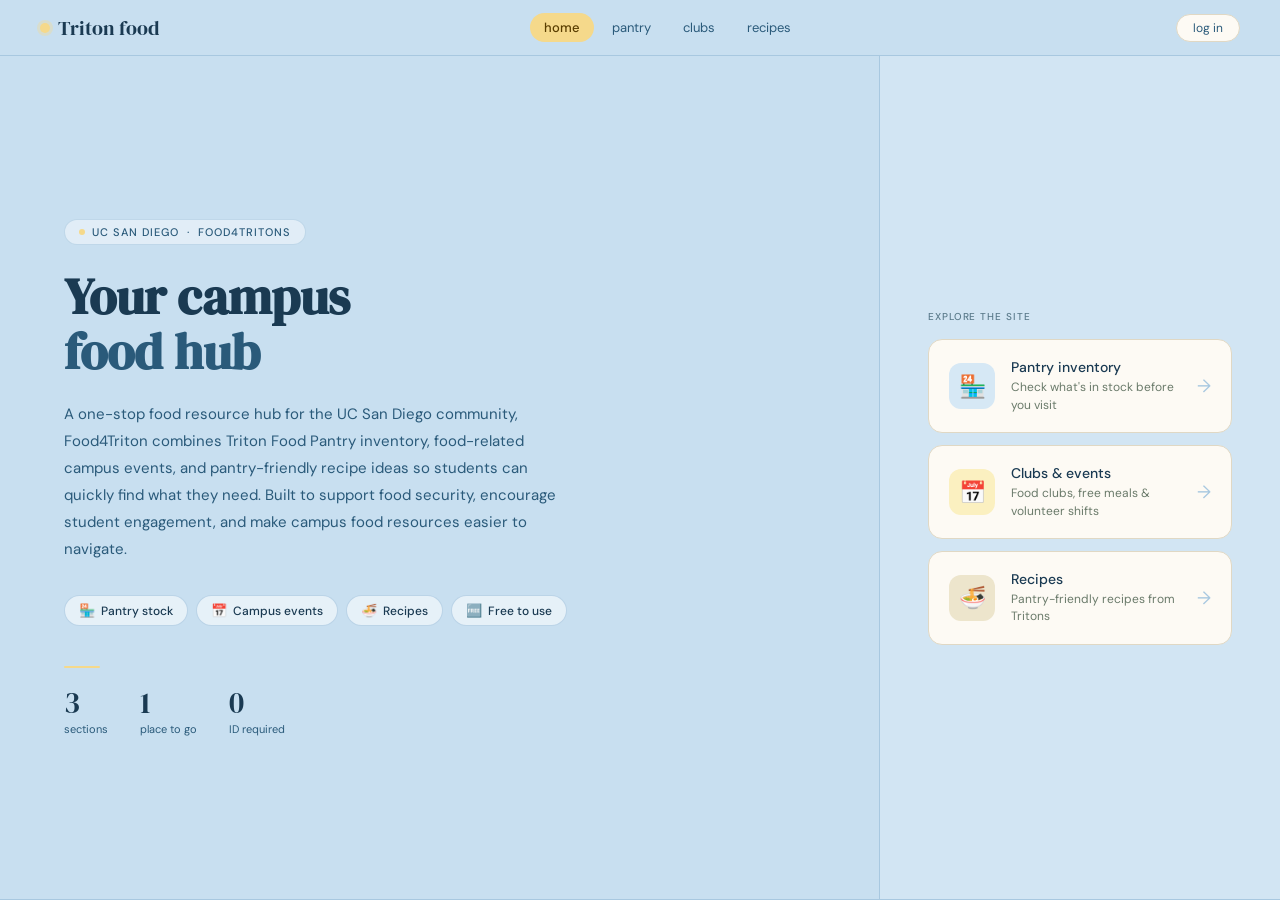
==== index.html @ 4c39d31a "Update index.html" ====
<!DOCTYPE html>
<html lang="en">
<head>
<meta charset="UTF-8" />
<meta name="viewport" content="width=device-width, initial-scale=1.0" />
<title>Triton Food — Home</title>
<link href="https://fonts.googleapis.com/css2?family=DM+Serif+Display&family=DM+Sans:wght@300;400;500&display=swap" rel="stylesheet" />
<style>
  *, *::before, *::after { box-sizing: border-box; margin: 0; padding: 0; }

  :root {
    --blue:      #C8DFF0;
    --blue-mid:  #A8C8E0;
    --blue-dark: #2a5a7a;
    --blue-deep: #1a3a52;
    --yellow:    #F5D98B;
    --yellow-dk: #5a3e00;
    --beige:     #F5F0E8;
    --beige-md:  #EDE5CC;
    --card-bg:   #FDFAF4;
    --border:    #E0D8C4;
    --muted:     #6a7a6a;
    --radius:    14px;
    --font-display: 'DM Serif Display', serif;
    --font-body:    'DM Sans', sans-serif;
  }

  body {
    font-family: var(--font-body);
    background: var(--beige);
    color: var(--blue-deep);
    min-height: 100vh;
  }

  /* NAV */
  nav {
    background: var(--blue);
    border-bottom: 1px solid var(--blue-mid);
    padding: 0 40px;
    height: 56px;
    display: flex;
    align-items: center;
    justify-content: space-between;
    position: sticky;
    top: 0;
    z-index: 100;
  }
  .nav-logo {
    font-family: var(--font-display);
    font-size: 20px;
    color: var(--blue-deep);
    display: flex;
    align-items: center;
    gap: 8px;
    text-decoration: none;
  }
  .logo-dot {
    width: 10px; height: 10px;
    border-radius: 50%;
    background: var(--yellow);
    box-shadow: 0 0 0 3px rgba(245,217,139,0.35);
  }
  .nav-links { display: flex; gap: 4px; }
  .nav-links a {
    font-size: 13px; color: var(--blue-dark);
    padding: 6px 14px; border-radius: 999px;
    text-decoration: none; transition: background 0.15s;
  }
  .nav-links a:hover { background: rgba(255,255,255,0.4); }
  .nav-links a.active { background: var(--yellow); color: var(--yellow-dk); font-weight: 500; }
  .nav-login {
    font-size: 12px; color: var(--blue-dark); background: var(--card-bg);
    border: 1px solid var(--border); padding: 5px 16px; border-radius: 999px;
    text-decoration: none; transition: border-color 0.15s;
  }
  .nav-login:hover { border-color: var(--blue-mid); }

  /* HERO SPLIT */
  .hero {
    background: var(--blue);
    border-bottom: 1px solid var(--blue-mid);
    min-height: calc(100vh - 56px);
    display: flex;
    align-items: stretch;
  }

  .hero-left {
    flex: 1;
    padding: 64px 52px 64px 64px;
    display: flex;
    flex-direction: column;
    justify-content: center;
    border-right: 1px solid var(--blue-mid);
  }

  .hero-right {
    width: 400px;
    flex-shrink: 0;
    padding: 64px 48px;
    display: flex;
    flex-direction: column;
    justify-content: center;
    background: rgba(255,255,255,0.18);
  }

  /* EYEBROW */
  .eyebrow {
    display: inline-flex;
    align-items: center;
    gap: 7px;
    font-size: 11px;
    font-weight: 500;
    letter-spacing: 0.09em;
    text-transform: uppercase;
    color: var(--blue-dark);
    background: rgba(255,255,255,0.45);
    border: 1px solid rgba(168,200,224,0.6);
    padding: 5px 14px;
    border-radius: 999px;
    margin-bottom: 24px;
    width: fit-content;
  }
  .eyebrow-dot { width: 6px; height: 6px; border-radius: 50%; background: var(--yellow); flex-shrink: 0; }

  /* HEADING */
  h1 {
    font-family: var(--font-display);
    font-size: 50px;
    color: var(--blue-deep);
    line-height: 1.1;
    margin-bottom: 22px;
  }
  h1 span {
    color: var(--blue-dark);
  }

  /* INTRO */
  .intro {
    font-size: 15px;
    color: var(--blue-dark);
    line-height: 1.8;
    max-width: 500px;
    margin-bottom: 32px;
  }

  /* FEATURE PILLS */
  .pills {
    display: flex;
    gap: 8px;
    flex-wrap: wrap;
    margin-bottom: 40px;
  }
  .pill {
    display: flex; align-items: center; gap: 6px;
    font-size: 12px; font-weight: 500;
    background: rgba(255,255,255,0.55);
    border: 1px solid rgba(168,200,224,0.7);
    color: var(--blue-deep);
    padding: 6px 14px;
    border-radius: 999px;
  }
  .pill-icon { font-size: 13px; }

  /* DIVIDER + STATS */
  .divider {
    width: 36px; height: 2px;
    background: var(--yellow);
    border-radius: 2px;
    margin-bottom: 20px;
  }
  .stats { display: flex; gap: 32px; }
  .stat-num {
    font-family: var(--font-display);
    font-size: 30px;
    color: var(--blue-deep);
    line-height: 1;
    margin-bottom: 4px;
  }
  .stat-label { font-size: 11px; color: var(--blue-dark); }

  /* RIGHT PANEL */
  .right-label {
    font-size: 10px; font-weight: 500;
    letter-spacing: 0.09em; text-transform: uppercase;
    color: #5a7a8a; margin-bottom: 16px;
  }
  .section-cards { display: flex; flex-direction: column; gap: 12px; }
  .section-card {
    background: var(--card-bg);
    border: 1px solid var(--border);
    border-radius: var(--radius);
    padding: 18px 20px;
    text-decoration: none;
    display: flex;
    align-items: center;
    gap: 16px;
    transition: transform 0.15s, border-color 0.15s;
  }
  .section-card:hover {
    transform: translateX(4px);
    border-color: var(--blue-mid);
  }
  .sc-icon {
    width: 46px; height: 46px;
    border-radius: 12px;
    display: flex; align-items: center; justify-content: center;
    font-size: 22px; flex-shrink: 0;
  }
  .sc-body { flex: 1; }
  .sc-title { font-size: 14px; font-weight: 500; color: var(--blue-deep); margin-bottom: 3px; }
  .sc-desc { font-size: 12px; color: var(--muted); line-height: 1.45; }
  .sc-arrow { font-size: 18px; color: var(--blue-mid); flex-shrink: 0; }

  /* ANIMATIONS */
  @keyframes fadeUp {
    from { opacity: 0; transform: translateY(18px); }
    to   { opacity: 1; transform: translateY(0); }
  }
  .hero-left  { animation: fadeUp 0.45s ease both; }
  .hero-right { animation: fadeUp 0.45s 0.1s ease both; }
</style>
</head>
<body>

<nav>
  <a class="nav-logo" href="index.html">
    <div class="logo-dot"></div>
    Triton food
  </a>
  <div class="nav-links">
    <a href="index.html" class="active">home</a>
    <a href="pantry.html">pantry</a>
    <a href="clubs.html">clubs</a>
    <a href="recipes.html">recipes</a>
  </div>
  <a class="nav-login" href="#">log in</a>
</nav>

<section class="hero">

  <div class="hero-left">
    <div class="eyebrow">
      <div class="eyebrow-dot"></div>
      UC San Diego &nbsp;·&nbsp; Food4Tritons
    </div>

    <h1>Your campus<br><span>food hub</span></h1>

    <p class="intro">
      A one-stop food resource hub for the UC San Diego community, Food4Triton combines Triton Food Pantry inventory, food-related campus events, and pantry-friendly recipe ideas so students can quickly find what they need. Built to support food security, encourage student engagement, and make campus food resources easier to navigate.
    </p>

    <div class="pills">
      <div class="pill"><span class="pill-icon">🏪</span> Pantry stock</div>
      <div class="pill"><span class="pill-icon">📅</span> Campus events</div>
      <div class="pill"><span class="pill-icon">🍜</span> Recipes</div>
      <div class="pill"><span class="pill-icon">🆓</span> Free to use</div>
    </div>

    <div class="divider"></div>
    <div class="stats">
      <div>
        <div class="stat-num">3</div>
        <div class="stat-label">sections</div>
      </div>
      <div>
        <div class="stat-num">1</div>
        <div class="stat-label">place to go</div>
      </div>
      <div>
        <div class="stat-num">0</div>
        <div class="stat-label">ID required</div>
      </div>
    </div>
  </div>

  <div class="hero-right">
    <div class="right-label">Explore the site</div>
    <div class="section-cards">

      <a class="section-card" href="pantry.html">
        <div class="sc-icon" style="background:#D6E8F5;">🏪</div>
        <div class="sc-body">
          <div class="sc-title">Pantry inventory</div>
          <div class="sc-desc">Check what's in stock before you visit</div>
        </div>
        <div class="sc-arrow">→</div>
      </a>

      <a class="section-card" href="clubs.html">
        <div class="sc-icon" style="background:#FBF0C0;">📅</div>
        <div class="sc-body">
          <div class="sc-title">Clubs &amp; events</div>
          <div class="sc-desc">Food clubs, free meals &amp; volunteer shifts</div>
        </div>
        <div class="sc-arrow">→</div>
      </a>

      <a class="section-card" href="recipes.html">
        <div class="sc-icon" style="background:#EDE5CC;">🍜</div>
        <div class="sc-body">
          <div class="sc-title">Recipes</div>
          <div class="sc-desc">Pantry-friendly recipes from Tritons</div>
        </div>
        <div class="sc-arrow">→</div>
      </a>

    </div>
  </div>

</section>

</body>
</html>
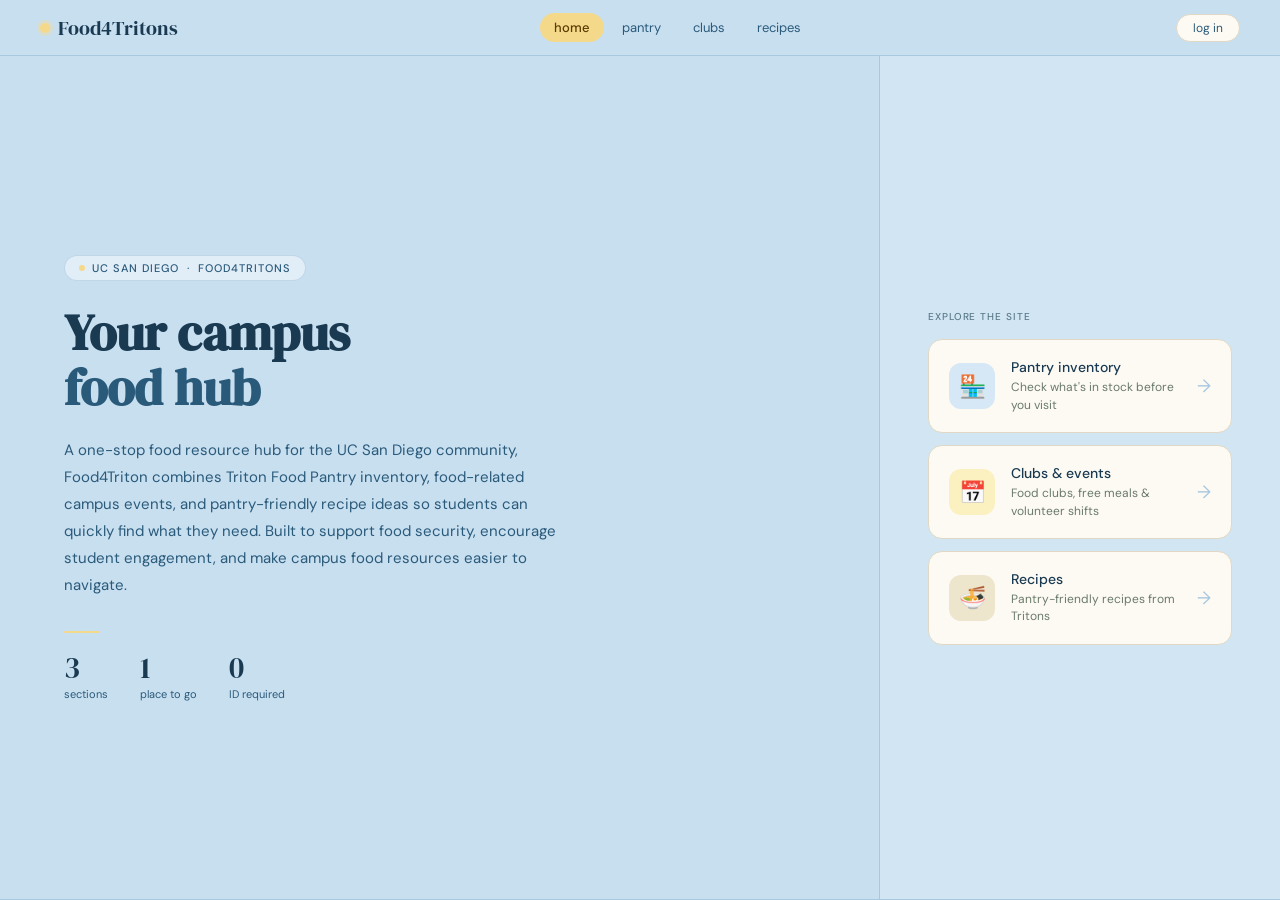
==== commit a8f1cf36: "Update index.html" ====
--- a/index.html
+++ b/index.html
@@ -225,7 +225,7 @@
 <nav>
   <a class="nav-logo" href="index.html">
     <div class="logo-dot"></div>
-    Triton food
+    Food4Tritons
   </a>
   <div class="nav-links">
     <a href="index.html" class="active">home</a>
@@ -250,12 +250,7 @@
       A one-stop food resource hub for the UC San Diego community, Food4Triton combines Triton Food Pantry inventory, food-related campus events, and pantry-friendly recipe ideas so students can quickly find what they need. Built to support food security, encourage student engagement, and make campus food resources easier to navigate.
     </p>
 
-    <div class="pills">
-      <div class="pill"><span class="pill-icon">🏪</span> Pantry stock</div>
-      <div class="pill"><span class="pill-icon">📅</span> Campus events</div>
-      <div class="pill"><span class="pill-icon">🍜</span> Recipes</div>
-      <div class="pill"><span class="pill-icon">🆓</span> Free to use</div>
-    </div>
+    
 
     <div class="divider"></div>
     <div class="stats">
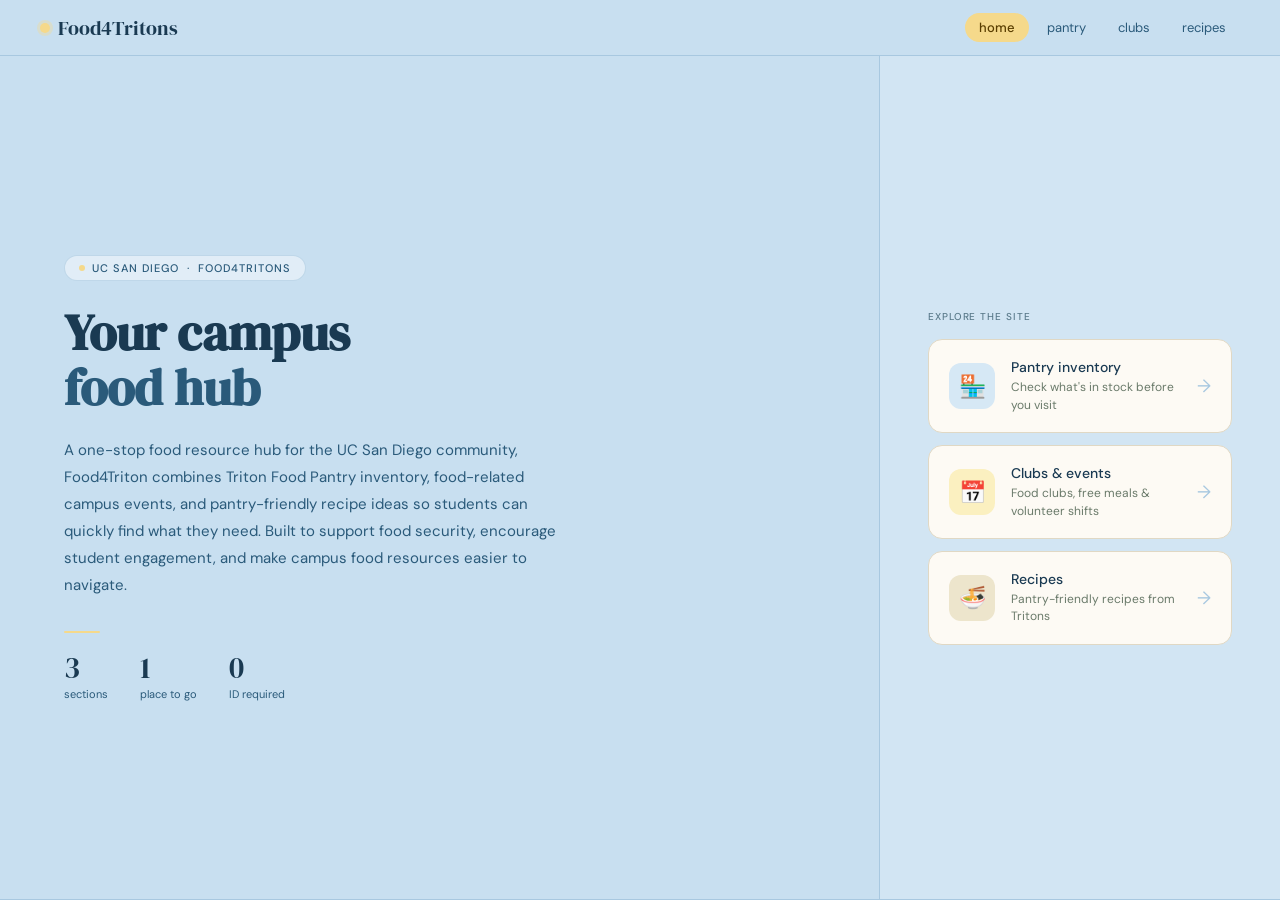
==== commit d74a948b: "cleanup" ====
--- a/index.html
+++ b/index.html
@@ -233,7 +233,7 @@
     <a href="clubs.html">clubs</a>
     <a href="recipes.html">recipes</a>
   </div>
-  <a class="nav-login" href="#">log in</a>
+  
 </nav>
 
 <section class="hero">
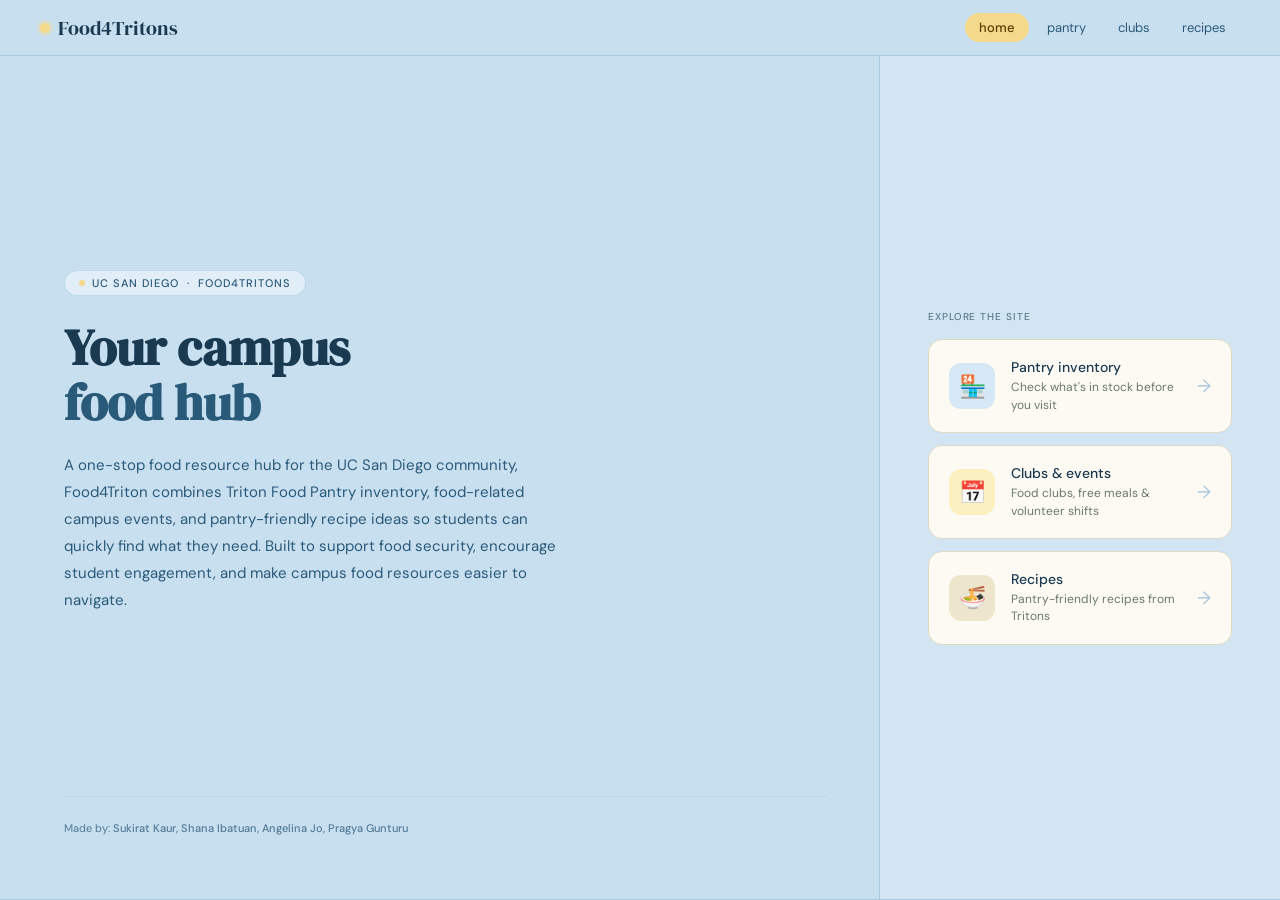
==== commit 3514b99c: "Update index.html" ====
--- a/index.html
+++ b/index.html
@@ -68,12 +68,6 @@
   }
   .nav-links a:hover { background: rgba(255,255,255,0.4); }
   .nav-links a.active { background: var(--yellow); color: var(--yellow-dk); font-weight: 500; }
-  .nav-login {
-    font-size: 12px; color: var(--blue-dark); background: var(--card-bg);
-    border: 1px solid var(--border); padding: 5px 16px; border-radius: 999px;
-    text-decoration: none; transition: border-color 0.15s;
-  }
-  .nav-login:hover { border-color: var(--blue-mid); }
 
   /* HERO SPLIT */
   .hero {
@@ -89,8 +83,15 @@
     padding: 64px 52px 64px 64px;
     display: flex;
     flex-direction: column;
+    justify-content: space-between;
+    border-right: 1px solid var(--blue-mid);
+  }
+
+  .hero-left-content {
+    display: flex;
+    flex-direction: column;
     justify-content: center;
-    border-right: 1px solid var(--blue-mid);
+    flex: 1;
   }
 
   .hero-right {
@@ -130,9 +131,7 @@
     line-height: 1.1;
     margin-bottom: 22px;
   }
-  h1 span {
-    color: var(--blue-dark);
-  }
+  h1 span { color: var(--blue-dark); }
 
   /* INTRO */
   .intro {
@@ -143,40 +142,15 @@
     margin-bottom: 32px;
   }
 
-  /* FEATURE PILLS */
-  .pills {
-    display: flex;
-    gap: 8px;
-    flex-wrap: wrap;
-    margin-bottom: 40px;
-  }
-  .pill {
-    display: flex; align-items: center; gap: 6px;
-    font-size: 12px; font-weight: 500;
-    background: rgba(255,255,255,0.55);
-    border: 1px solid rgba(168,200,224,0.7);
-    color: var(--blue-deep);
-    padding: 6px 14px;
-    border-radius: 999px;
-  }
-  .pill-icon { font-size: 13px; }
-
-  /* DIVIDER + STATS */
-  .divider {
-    width: 36px; height: 2px;
-    background: var(--yellow);
-    border-radius: 2px;
-    margin-bottom: 20px;
-  }
-  .stats { display: flex; gap: 32px; }
-  .stat-num {
-    font-family: var(--font-display);
-    font-size: 30px;
-    color: var(--blue-deep);
-    line-height: 1;
-    margin-bottom: 4px;
-  }
-  .stat-label { font-size: 11px; color: var(--blue-dark); }
+  /* CREDITS */
+  .credits {
+    font-size: 11px;
+    color: var(--blue-dark);
+    opacity: 0.75;
+    padding-top: 24px;
+    border-top: 1px solid rgba(168,200,224,0.5);
+  }
+  .credits span { font-weight: 500; }
 
   /* RIGHT PANEL */
   .right-label {
@@ -233,39 +207,26 @@
     <a href="clubs.html">clubs</a>
     <a href="recipes.html">recipes</a>
   </div>
-  
 </nav>
 
 <section class="hero">
 
   <div class="hero-left">
-    <div class="eyebrow">
-      <div class="eyebrow-dot"></div>
-      UC San Diego &nbsp;·&nbsp; Food4Tritons
+    <div class="hero-left-content">
+      <div class="eyebrow">
+        <div class="eyebrow-dot"></div>
+        UC San Diego &nbsp;·&nbsp; Food4Tritons
+      </div>
+
+      <h1>Your campus<br><span>food hub</span></h1>
+
+      <p class="intro">
+        A one-stop food resource hub for the UC San Diego community, Food4Triton combines Triton Food Pantry inventory, food-related campus events, and pantry-friendly recipe ideas so students can quickly find what they need. Built to support food security, encourage student engagement, and make campus food resources easier to navigate.
+      </p>
     </div>
 
-    <h1>Your campus<br><span>food hub</span></h1>
-
-    <p class="intro">
-      A one-stop food resource hub for the UC San Diego community, Food4Triton combines Triton Food Pantry inventory, food-related campus events, and pantry-friendly recipe ideas so students can quickly find what they need. Built to support food security, encourage student engagement, and make campus food resources easier to navigate.
-    </p>
-
-    
-
-    <div class="divider"></div>
-    <div class="stats">
-      <div>
-        <div class="stat-num">3</div>
-        <div class="stat-label">sections</div>
-      </div>
-      <div>
-        <div class="stat-num">1</div>
-        <div class="stat-label">place to go</div>
-      </div>
-      <div>
-        <div class="stat-num">0</div>
-        <div class="stat-label">ID required</div>
-      </div>
+    <div class="credits">
+      Made by: <span>Sukirat Kaur, Shana Ibatuan, Angelina Jo, Pragya Gunturu</span>
     </div>
   </div>
 
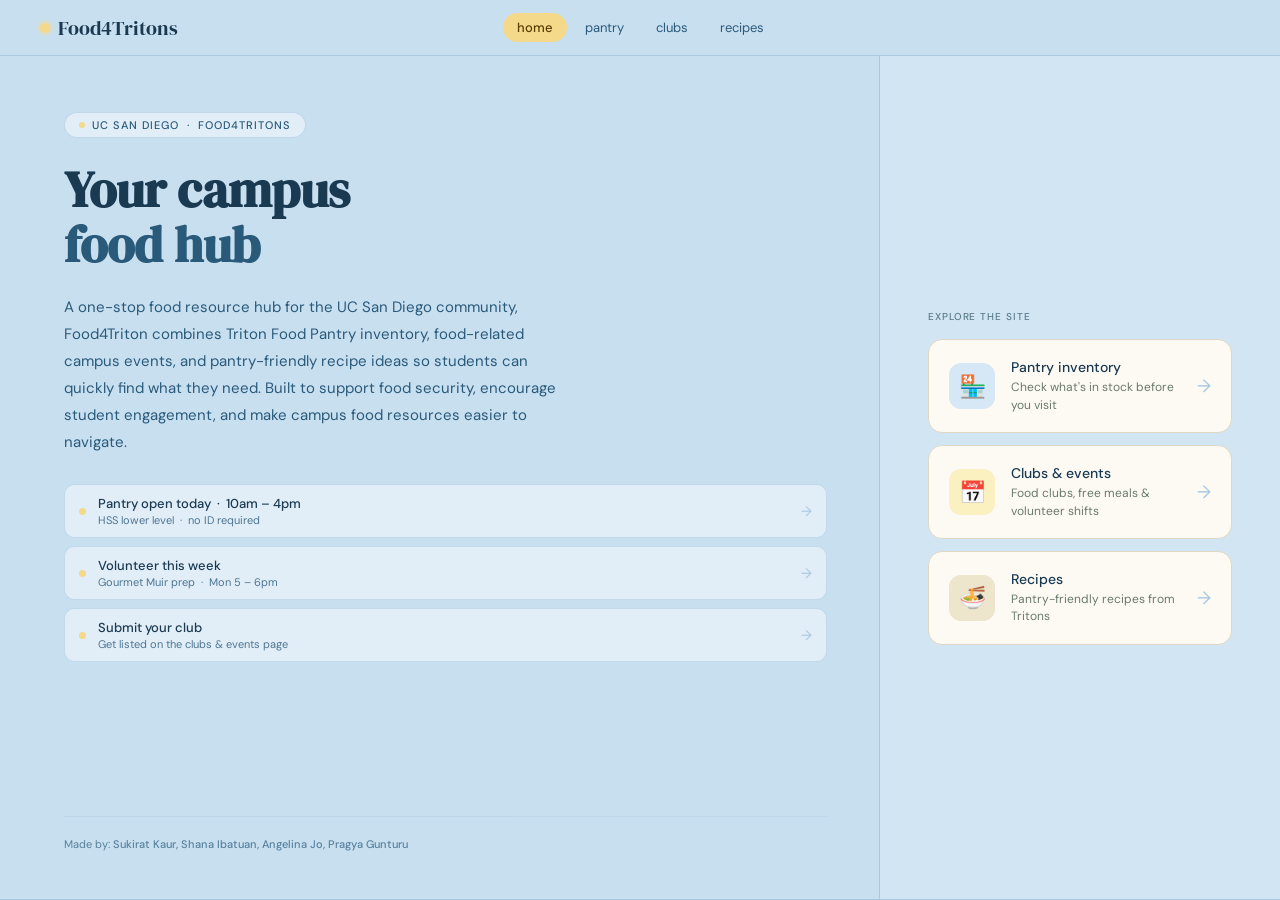
==== commit e80bf980: "index page cleanup" ====
--- a/index.html
+++ b/index.html
@@ -32,7 +32,7 @@
     min-height: 100vh;
   }
 
-  /* NAV */
+  /* NAV — logo pinned left, links centered */
   nav {
     background: var(--blue);
     border-bottom: 1px solid var(--blue-mid);
@@ -40,7 +40,7 @@
     height: 56px;
     display: flex;
     align-items: center;
-    justify-content: space-between;
+    justify-content: center;
     position: sticky;
     top: 0;
     z-index: 100;
@@ -53,6 +53,8 @@
     align-items: center;
     gap: 8px;
     text-decoration: none;
+    position: absolute;
+    left: 40px;
   }
   .logo-dot {
     width: 10px; height: 10px;
@@ -80,7 +82,7 @@
 
   .hero-left {
     flex: 1;
-    padding: 64px 52px 64px 64px;
+    padding: 56px 52px 48px 64px;
     display: flex;
     flex-direction: column;
     justify-content: space-between;
@@ -90,7 +92,6 @@
   .hero-left-content {
     display: flex;
     flex-direction: column;
-    justify-content: center;
     flex: 1;
   }
 
@@ -123,7 +124,6 @@
   }
   .eyebrow-dot { width: 6px; height: 6px; border-radius: 50%; background: var(--yellow); flex-shrink: 0; }
 
-  /* HEADING */
   h1 {
     font-family: var(--font-display);
     font-size: 50px;
@@ -133,21 +133,67 @@
   }
   h1 span { color: var(--blue-dark); }
 
-  /* INTRO */
   .intro {
     font-size: 15px;
     color: var(--blue-dark);
     line-height: 1.8;
     max-width: 500px;
+    margin-bottom: 28px;
+  }
+
+  /* QUICK LINKS BLOCK */
+  .quick-links {
+    display: flex;
+    flex-direction: column;
+    gap: 8px;
     margin-bottom: 32px;
+  }
+  .quick-link-item {
+    display: flex;
+    align-items: center;
+    gap: 12px;
+    background: rgba(255,255,255,0.45);
+    border: 1px solid rgba(168,200,224,0.55);
+    border-radius: 10px;
+    padding: 10px 14px;
+    text-decoration: none;
+    transition: background 0.15s, border-color 0.15s;
+    cursor: pointer;
+  }
+  .quick-link-item:hover {
+    background: rgba(255,255,255,0.65);
+    border-color: rgba(168,200,224,0.9);
+  }
+  .ql-dot {
+    width: 7px; height: 7px;
+    border-radius: 50%;
+    background: var(--yellow);
+    flex-shrink: 0;
+  }
+  .ql-body { flex: 1; }
+  .ql-title {
+    font-size: 13px;
+    font-weight: 500;
+    color: var(--blue-deep);
+    margin-bottom: 1px;
+  }
+  .ql-sub {
+    font-size: 11px;
+    color: var(--blue-dark);
+    opacity: 0.8;
+  }
+  .ql-arrow {
+    font-size: 14px;
+    color: var(--blue-mid);
+    flex-shrink: 0;
   }
 
   /* CREDITS */
   .credits {
     font-size: 11px;
     color: var(--blue-dark);
-    opacity: 0.75;
-    padding-top: 24px;
+    opacity: 0.7;
+    padding-top: 20px;
     border-top: 1px solid rgba(168,200,224,0.5);
   }
   .credits span { font-weight: 500; }
@@ -185,7 +231,6 @@
   .sc-desc { font-size: 12px; color: var(--muted); line-height: 1.45; }
   .sc-arrow { font-size: 18px; color: var(--blue-mid); flex-shrink: 0; }
 
-  /* ANIMATIONS */
   @keyframes fadeUp {
     from { opacity: 0; transform: translateY(18px); }
     to   { opacity: 1; transform: translateY(0); }
@@ -223,6 +268,33 @@
       <p class="intro">
         A one-stop food resource hub for the UC San Diego community, Food4Triton combines Triton Food Pantry inventory, food-related campus events, and pantry-friendly recipe ideas so students can quickly find what they need. Built to support food security, encourage student engagement, and make campus food resources easier to navigate.
       </p>
+
+      <div class="quick-links">
+        <a class="quick-link-item" href="pantry.html">
+          <div class="ql-dot"></div>
+          <div class="ql-body">
+            <div class="ql-title">Pantry open today &nbsp;&middot;&nbsp; 10am – 4pm</div>
+            <div class="ql-sub">HSS lower level &nbsp;&middot;&nbsp; no ID required</div>
+          </div>
+          <div class="ql-arrow">→</div>
+        </a>
+        <a class="quick-link-item" href="clubs.html">
+          <div class="ql-dot"></div>
+          <div class="ql-body">
+            <div class="ql-title">Volunteer this week</div>
+            <div class="ql-sub">Gourmet Muir prep &nbsp;&middot;&nbsp; Mon 5 – 6pm</div>
+          </div>
+          <div class="ql-arrow">→</div>
+        </a>
+        <a class="quick-link-item" href="https://forms.gle/GgepQxWbeuUnHzni9" target="_blank" rel="noopener">
+          <div class="ql-dot"></div>
+          <div class="ql-body">
+            <div class="ql-title">Submit your club</div>
+            <div class="ql-sub">Get listed on the clubs &amp; events page</div>
+          </div>
+          <div class="ql-arrow">→</div>
+        </a>
+      </div>
     </div>
 
     <div class="credits">
@@ -267,4 +339,4 @@
 </section>
 
 </body>
-</html>+</html>
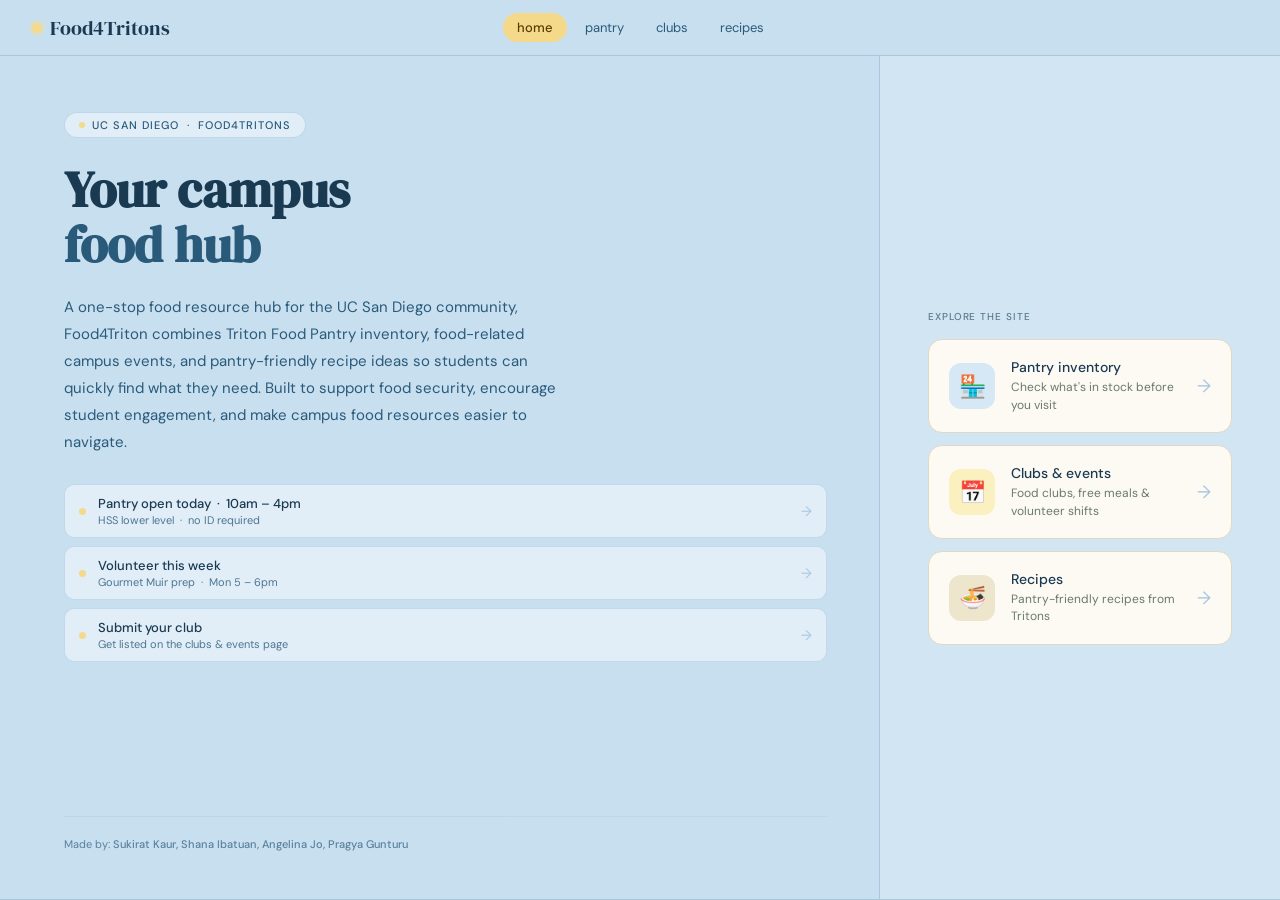
==== commit 0c841613: "separate HTML, CSS, and JS into individual files; fix recipes nav overlap" ====
--- a/index.html
+++ b/index.html
@@ -1,243 +1,11 @@
 <!DOCTYPE html>
 <html lang="en">
 <head>
-<meta charset="UTF-8" />
-<meta name="viewport" content="width=device-width, initial-scale=1.0" />
-<title>Triton Food — Home</title>
-<link href="https://fonts.googleapis.com/css2?family=DM+Serif+Display&family=DM+Sans:wght@300;400;500&display=swap" rel="stylesheet" />
-<style>
-  *, *::before, *::after { box-sizing: border-box; margin: 0; padding: 0; }
-
-  :root {
-    --blue:      #C8DFF0;
-    --blue-mid:  #A8C8E0;
-    --blue-dark: #2a5a7a;
-    --blue-deep: #1a3a52;
-    --yellow:    #F5D98B;
-    --yellow-dk: #5a3e00;
-    --beige:     #F5F0E8;
-    --beige-md:  #EDE5CC;
-    --card-bg:   #FDFAF4;
-    --border:    #E0D8C4;
-    --muted:     #6a7a6a;
-    --radius:    14px;
-    --font-display: 'DM Serif Display', serif;
-    --font-body:    'DM Sans', sans-serif;
-  }
-
-  body {
-    font-family: var(--font-body);
-    background: var(--beige);
-    color: var(--blue-deep);
-    min-height: 100vh;
-  }
-
-  /* NAV — logo pinned left, links centered */
-  nav {
-    background: var(--blue);
-    border-bottom: 1px solid var(--blue-mid);
-    padding: 0 40px;
-    height: 56px;
-    display: flex;
-    align-items: center;
-    justify-content: center;
-    position: sticky;
-    top: 0;
-    z-index: 100;
-  }
-  .nav-logo {
-    font-family: var(--font-display);
-    font-size: 20px;
-    color: var(--blue-deep);
-    display: flex;
-    align-items: center;
-    gap: 8px;
-    text-decoration: none;
-    position: absolute;
-    left: 40px;
-  }
-  .logo-dot {
-    width: 10px; height: 10px;
-    border-radius: 50%;
-    background: var(--yellow);
-    box-shadow: 0 0 0 3px rgba(245,217,139,0.35);
-  }
-  .nav-links { display: flex; gap: 4px; }
-  .nav-links a {
-    font-size: 13px; color: var(--blue-dark);
-    padding: 6px 14px; border-radius: 999px;
-    text-decoration: none; transition: background 0.15s;
-  }
-  .nav-links a:hover { background: rgba(255,255,255,0.4); }
-  .nav-links a.active { background: var(--yellow); color: var(--yellow-dk); font-weight: 500; }
-
-  /* HERO SPLIT */
-  .hero {
-    background: var(--blue);
-    border-bottom: 1px solid var(--blue-mid);
-    min-height: calc(100vh - 56px);
-    display: flex;
-    align-items: stretch;
-  }
-
-  .hero-left {
-    flex: 1;
-    padding: 56px 52px 48px 64px;
-    display: flex;
-    flex-direction: column;
-    justify-content: space-between;
-    border-right: 1px solid var(--blue-mid);
-  }
-
-  .hero-left-content {
-    display: flex;
-    flex-direction: column;
-    flex: 1;
-  }
-
-  .hero-right {
-    width: 400px;
-    flex-shrink: 0;
-    padding: 64px 48px;
-    display: flex;
-    flex-direction: column;
-    justify-content: center;
-    background: rgba(255,255,255,0.18);
-  }
-
-  /* EYEBROW */
-  .eyebrow {
-    display: inline-flex;
-    align-items: center;
-    gap: 7px;
-    font-size: 11px;
-    font-weight: 500;
-    letter-spacing: 0.09em;
-    text-transform: uppercase;
-    color: var(--blue-dark);
-    background: rgba(255,255,255,0.45);
-    border: 1px solid rgba(168,200,224,0.6);
-    padding: 5px 14px;
-    border-radius: 999px;
-    margin-bottom: 24px;
-    width: fit-content;
-  }
-  .eyebrow-dot { width: 6px; height: 6px; border-radius: 50%; background: var(--yellow); flex-shrink: 0; }
-
-  h1 {
-    font-family: var(--font-display);
-    font-size: 50px;
-    color: var(--blue-deep);
-    line-height: 1.1;
-    margin-bottom: 22px;
-  }
-  h1 span { color: var(--blue-dark); }
-
-  .intro {
-    font-size: 15px;
-    color: var(--blue-dark);
-    line-height: 1.8;
-    max-width: 500px;
-    margin-bottom: 28px;
-  }
-
-  /* QUICK LINKS BLOCK */
-  .quick-links {
-    display: flex;
-    flex-direction: column;
-    gap: 8px;
-    margin-bottom: 32px;
-  }
-  .quick-link-item {
-    display: flex;
-    align-items: center;
-    gap: 12px;
-    background: rgba(255,255,255,0.45);
-    border: 1px solid rgba(168,200,224,0.55);
-    border-radius: 10px;
-    padding: 10px 14px;
-    text-decoration: none;
-    transition: background 0.15s, border-color 0.15s;
-    cursor: pointer;
-  }
-  .quick-link-item:hover {
-    background: rgba(255,255,255,0.65);
-    border-color: rgba(168,200,224,0.9);
-  }
-  .ql-dot {
-    width: 7px; height: 7px;
-    border-radius: 50%;
-    background: var(--yellow);
-    flex-shrink: 0;
-  }
-  .ql-body { flex: 1; }
-  .ql-title {
-    font-size: 13px;
-    font-weight: 500;
-    color: var(--blue-deep);
-    margin-bottom: 1px;
-  }
-  .ql-sub {
-    font-size: 11px;
-    color: var(--blue-dark);
-    opacity: 0.8;
-  }
-  .ql-arrow {
-    font-size: 14px;
-    color: var(--blue-mid);
-    flex-shrink: 0;
-  }
-
-  /* CREDITS */
-  .credits {
-    font-size: 11px;
-    color: var(--blue-dark);
-    opacity: 0.7;
-    padding-top: 20px;
-    border-top: 1px solid rgba(168,200,224,0.5);
-  }
-  .credits span { font-weight: 500; }
-
-  /* RIGHT PANEL */
-  .right-label {
-    font-size: 10px; font-weight: 500;
-    letter-spacing: 0.09em; text-transform: uppercase;
-    color: #5a7a8a; margin-bottom: 16px;
-  }
-  .section-cards { display: flex; flex-direction: column; gap: 12px; }
-  .section-card {
-    background: var(--card-bg);
-    border: 1px solid var(--border);
-    border-radius: var(--radius);
-    padding: 18px 20px;
-    text-decoration: none;
-    display: flex;
-    align-items: center;
-    gap: 16px;
-    transition: transform 0.15s, border-color 0.15s;
-  }
-  .section-card:hover {
-    transform: translateX(4px);
-    border-color: var(--blue-mid);
-  }
-  .sc-icon {
-    width: 46px; height: 46px;
-    border-radius: 12px;
-    display: flex; align-items: center; justify-content: center;
-    font-size: 22px; flex-shrink: 0;
-  }
-  .sc-body { flex: 1; }
-  .sc-title { font-size: 14px; font-weight: 500; color: var(--blue-deep); margin-bottom: 3px; }
-  .sc-desc { font-size: 12px; color: var(--muted); line-height: 1.45; }
-  .sc-arrow { font-size: 18px; color: var(--blue-mid); flex-shrink: 0; }
-
-  @keyframes fadeUp {
-    from { opacity: 0; transform: translateY(18px); }
-    to   { opacity: 1; transform: translateY(0); }
-  }
-  .hero-left  { animation: fadeUp 0.45s ease both; }
-  .hero-right { animation: fadeUp 0.45s 0.1s ease both; }
-</style>
+  <meta charset="UTF-8" />
+  <meta name="viewport" content="width=device-width, initial-scale=1.0" />
+  <title>Triton Food — Home</title>
+  <link href="https://fonts.googleapis.com/css2?family=DM+Serif+Display&family=DM+Sans:wght@300;400;500&display=swap" rel="stylesheet" />
+  <link rel="stylesheet" href="styles.css" />
 </head>
 <body>
 
@@ -258,6 +26,7 @@
 
   <div class="hero-left">
     <div class="hero-left-content">
+
       <div class="eyebrow">
         <div class="eyebrow-dot"></div>
         UC San Diego &nbsp;·&nbsp; Food4Tritons
@@ -266,7 +35,10 @@
       <h1>Your campus<br><span>food hub</span></h1>
 
       <p class="intro">
-        A one-stop food resource hub for the UC San Diego community, Food4Triton combines Triton Food Pantry inventory, food-related campus events, and pantry-friendly recipe ideas so students can quickly find what they need. Built to support food security, encourage student engagement, and make campus food resources easier to navigate.
+        A one-stop food resource hub for the UC San Diego community, Food4Triton combines
+        Triton Food Pantry inventory, food-related campus events, and pantry-friendly recipe
+        ideas so students can quickly find what they need. Built to support food security,
+        encourage student engagement, and make campus food resources easier to navigate.
       </p>
 
       <div class="quick-links">
@@ -295,6 +67,7 @@
           <div class="ql-arrow">→</div>
         </a>
       </div>
+
     </div>
 
     <div class="credits">
@@ -339,4 +112,4 @@
 </section>
 
 </body>
-</html>
+</html>
--- a/styles.css
+++ b/styles.css
@@ -0,0 +1,564 @@
+*, *::before, *::after { box-sizing: border-box; margin: 0; padding: 0; }
+
+:root {
+  --blue:         #C8DFF0;
+  --blue-mid:     #A8C8E0;
+  --blue-mid-dark:#accdfb;
+  --blue-dark:    #2a5a7a;
+  --blue-deep:    #1a3a52;
+  --yellow:       #F5D98B;
+  --yellow-dk:    #5a3e00;
+  --beige:        #F5F0E8;
+  --beige-md:     #EDE5CC;
+  --card-bg:      #FDFAF4;
+  --border:       #E0D8C4;
+  --text:         #1a2a1a;
+  --muted:        #6a7a6a;
+  --radius:       14px;
+  --font-display: 'DM Serif Display', serif;
+  --font-body:    'DM Sans', sans-serif;
+}
+
+body {
+  font-family: var(--font-body);
+  background: var(--beige);
+  color: var(--blue-deep);
+  min-height: 100vh;
+}
+
+h1, h2, h3, .display-font {
+  font-family: var(--font-display);
+  color: var(--blue-deep);
+}
+
+/* ── NAV ─────────────────────────────────────────────────── */
+nav {
+  background: var(--blue);
+  border-bottom: 1px solid var(--blue-mid);
+  padding: 0 32px;
+  height: 56px;
+  display: flex;
+  align-items: center;
+  justify-content: center;
+  position: sticky;
+  top: 0;
+  z-index: 100;
+}
+
+.nav-logo {
+  font-family: var(--font-display);
+  font-size: 20px;
+  color: var(--blue-deep);
+  display: flex;
+  align-items: center;
+  gap: 8px;
+  text-decoration: none;
+  position: absolute;
+  left: 32px;
+}
+
+.logo-dot {
+  width: 10px;
+  height: 10px;
+  border-radius: 50%;
+  background: var(--yellow);
+  box-shadow: 0 0 0 3px rgba(245, 217, 139, 0.35);
+}
+
+.nav-links { display: flex; gap: 4px; }
+
+.nav-links a {
+  font-size: 13px;
+  color: var(--blue-dark);
+  padding: 6px 14px;
+  border-radius: 999px;
+  text-decoration: none;
+  transition: background 0.15s;
+}
+
+.nav-links a:hover { background: rgba(255, 255, 255, 0.4); }
+.nav-links a.active { background: var(--yellow); color: var(--yellow-dk); font-weight: 500; }
+
+/* ── PAGE HERO (interior pages) ──────────────────────────── */
+.page-hero {
+  background: linear-gradient(160deg, #d6eaf7 0%, var(--blue) 60%, #bdd4e8 100%);
+  border-bottom: 1px solid var(--blue-mid);
+  padding: 40px 32px 32px;
+}
+
+.page-hero-inner { max-width: 1100px; margin: 0 auto; }
+
+.page-hero h2 {
+  font-family: var(--font-display);
+  font-size: 32px;
+  color: var(--blue-deep);
+  margin-bottom: 6px;
+}
+
+.page-hero p {
+  font-size: 13px;
+  color: #3a6a8a;
+  line-height: 1.6;
+  max-width: 560px;
+}
+
+/* ── PAGE BODY ───────────────────────────────────────────── */
+.page-body { max-width: 1100px; margin: 0 auto; padding: 28px 32px 48px; }
+
+/* ── BADGES ──────────────────────────────────────────────── */
+.badge {
+  font-size: 10px;
+  padding: 2px 8px;
+  border-radius: 999px;
+  font-weight: 500;
+  display: inline-block;
+}
+.badge-blue   { background: rgba(168, 200, 224, 0.4); color: var(--blue-deep); }
+.badge-yellow { background: #FBF0C0; color: var(--yellow-dk); }
+.badge-green  { background: #d4edda; color: #1a4a2a; }
+.badge-critical { background: #fee2e2; color: #991b1b; }
+
+/* ── FOOTER ──────────────────────────────────────────────── */
+footer {
+  background: var(--blue);
+  border-top: 1px solid var(--blue-mid);
+  padding: 14px 32px;
+  display: flex;
+  justify-content: space-between;
+  align-items: center;
+  margin-top: 8px;
+}
+
+footer span { font-size: 12px; color: #3a6a8a; }
+
+footer a {
+  font-size: 12px;
+  color: #3a6a8a;
+  text-decoration: none;
+  margin-left: 20px;
+}
+
+footer a:hover { color: var(--blue-deep); }
+
+/* ── ANIMATIONS ──────────────────────────────────────────── */
+@keyframes fadeUp {
+  from { opacity: 0; transform: translateY(12px); }
+  to   { opacity: 1; transform: translateY(0); }
+}
+
+.page-hero-inner { animation: fadeUp 0.4s ease both; }
+.page-body       { animation: fadeUp 0.4s 0.07s ease both; }
+
+
+/* ============================================================
+   INDEX PAGE
+   ============================================================ */
+
+/* Hero split layout */
+.hero {
+  background: var(--blue);
+  border-bottom: 1px solid var(--blue-mid);
+  min-height: calc(100vh - 56px);
+  display: flex;
+  align-items: stretch;
+}
+
+.hero-left {
+  flex: 1;
+  padding: 56px 52px 48px 64px;
+  display: flex;
+  flex-direction: column;
+  justify-content: space-between;
+  border-right: 1px solid var(--blue-mid);
+  animation: fadeUp 0.45s ease both;
+}
+
+.hero-left-content { display: flex; flex-direction: column; flex: 1; }
+
+.hero-right {
+  width: 400px;
+  flex-shrink: 0;
+  padding: 64px 48px;
+  display: flex;
+  flex-direction: column;
+  justify-content: center;
+  background: rgba(255, 255, 255, 0.18);
+  animation: fadeUp 0.45s 0.1s ease both;
+}
+
+/* Eyebrow */
+.eyebrow {
+  display: inline-flex;
+  align-items: center;
+  gap: 7px;
+  font-size: 11px;
+  font-weight: 500;
+  letter-spacing: 0.09em;
+  text-transform: uppercase;
+  color: var(--blue-dark);
+  background: rgba(255, 255, 255, 0.45);
+  border: 1px solid rgba(168, 200, 224, 0.6);
+  padding: 5px 14px;
+  border-radius: 999px;
+  margin-bottom: 24px;
+  width: fit-content;
+}
+
+.eyebrow-dot { width: 6px; height: 6px; border-radius: 50%; background: var(--yellow); flex-shrink: 0; }
+
+h1 {
+  font-family: var(--font-display);
+  font-size: 50px;
+  color: var(--blue-deep);
+  line-height: 1.1;
+  margin-bottom: 22px;
+}
+
+h1 span { color: var(--blue-dark); }
+
+.intro {
+  font-size: 15px;
+  color: var(--blue-dark);
+  line-height: 1.8;
+  max-width: 500px;
+  margin-bottom: 28px;
+}
+
+/* Quick links */
+.quick-links { display: flex; flex-direction: column; gap: 8px; margin-bottom: 32px; }
+
+.quick-link-item {
+  display: flex;
+  align-items: center;
+  gap: 12px;
+  background: rgba(255, 255, 255, 0.45);
+  border: 1px solid rgba(168, 200, 224, 0.55);
+  border-radius: 10px;
+  padding: 10px 14px;
+  text-decoration: none;
+  transition: background 0.15s, border-color 0.15s;
+  cursor: pointer;
+}
+
+.quick-link-item:hover {
+  background: rgba(255, 255, 255, 0.65);
+  border-color: rgba(168, 200, 224, 0.9);
+}
+
+.ql-dot { width: 7px; height: 7px; border-radius: 50%; background: var(--yellow); flex-shrink: 0; }
+.ql-body { flex: 1; }
+.ql-title { font-size: 13px; font-weight: 500; color: var(--blue-deep); margin-bottom: 1px; }
+.ql-sub   { font-size: 11px; color: var(--blue-dark); opacity: 0.8; }
+.ql-arrow { font-size: 14px; color: var(--blue-mid); flex-shrink: 0; }
+
+/* Credits */
+.credits {
+  font-size: 11px;
+  color: var(--blue-dark);
+  opacity: 0.7;
+  padding-top: 20px;
+  border-top: 1px solid rgba(168, 200, 224, 0.5);
+}
+
+.credits span { font-weight: 500; }
+
+/* Right panel */
+.right-label {
+  font-size: 10px;
+  font-weight: 500;
+  letter-spacing: 0.09em;
+  text-transform: uppercase;
+  color: #5a7a8a;
+  margin-bottom: 16px;
+}
+
+.section-cards { display: flex; flex-direction: column; gap: 12px; }
+
+.section-card {
+  background: var(--card-bg);
+  border: 1px solid var(--border);
+  border-radius: var(--radius);
+  padding: 18px 20px;
+  text-decoration: none;
+  display: flex;
+  align-items: center;
+  gap: 16px;
+  transition: transform 0.15s, border-color 0.15s;
+}
+
+.section-card:hover { transform: translateX(4px); border-color: var(--blue-mid); }
+
+.sc-icon {
+  width: 46px; height: 46px;
+  border-radius: 12px;
+  display: flex; align-items: center; justify-content: center;
+  font-size: 22px; flex-shrink: 0;
+}
+
+.sc-body { flex: 1; }
+.sc-title { font-size: 14px; font-weight: 500; color: var(--blue-deep); margin-bottom: 3px; }
+.sc-desc  { font-size: 12px; color: var(--muted); line-height: 1.45; }
+.sc-arrow { font-size: 18px; color: var(--blue-mid); flex-shrink: 0; }
+
+
+/* ============================================================
+   PANTRY PAGE
+   ============================================================ */
+
+.pantry-hero {
+  background: linear-gradient(160deg, #d6eaf7 0%, var(--blue) 60%, #bdd4e8 100%);
+  border-bottom: 1px solid var(--blue-mid);
+  padding: 40px 32px 32px;
+}
+
+.hero-text h2 { font-family: var(--font-display); font-size: 34px; color: var(--blue-deep); margin-bottom: 6px; }
+.hero-text p  { font-size: 13px; color: #3a6a8a; }
+
+/* Filter row */
+.filter-row { display: flex; gap: 6px; margin-bottom: 22px; flex-wrap: wrap; align-items: center; }
+.filter-label { font-size: 11px; color: var(--muted); margin-right: 4px; text-transform: uppercase; letter-spacing: 0.06em; }
+
+.filter-btn {
+  font-size: 12px; padding: 6px 16px; border-radius: 999px;
+  border: 1px solid var(--blue-mid); background: rgba(200, 223, 240, 0.18);
+  color: var(--blue-dark); cursor: pointer; transition: all 0.15s;
+  font-family: var(--font-body);
+  display: inline-flex; align-items: center; gap: 5px;
+}
+
+.filter-btn:hover { background: rgba(200, 223, 240, 0.45); }
+.filter-btn.on    { background: var(--yellow); color: var(--yellow-dk); border-color: #e0c060; font-weight: 500; }
+.filter-count     { font-size: 10px; background: rgba(0, 0, 0, 0.08); border-radius: 999px; padding: 1px 6px; }
+.filter-btn.on .filter-count { background: rgba(90, 62, 0, 0.12); }
+
+/* Main grid */
+.main-grid { display: grid; grid-template-columns: 1fr 290px; gap: 20px; align-items: start; }
+
+.category-section { margin-bottom: 20px; }
+
+.cat-header {
+  display: flex; align-items: center; gap: 12px;
+  margin-bottom: 10px; padding-bottom: 10px;
+  border-bottom: 2px solid var(--beige-md);
+}
+
+.cat-thumb { width: 40px; height: 40px; border-radius: 8px; object-fit: cover; flex-shrink: 0; border: 1px solid var(--border); }
+.cat-title { font-family: var(--font-display); font-size: 18px; color: var(--blue-deep); }
+.cat-count { font-size: 11px; color: var(--muted); margin-left: auto; }
+
+.item-grid { display: grid; grid-template-columns: repeat(auto-fill, minmax(200px, 1fr)); gap: 8px; }
+
+.item-card {
+  background: var(--card-bg); border: 1px solid var(--border);
+  border-radius: 10px; padding: 12px 14px;
+  transition: box-shadow 0.15s, transform 0.15s;
+}
+
+.item-card:hover { box-shadow: 0 3px 12px rgba(0, 0, 0, 0.07); transform: translateY(-1px); }
+.item-name   { font-size: 12px; color: #3a3a2a; font-weight: 500; margin-bottom: 6px; line-height: 1.35; min-height: 32px; }
+.item-meta   { font-size: 10px; color: var(--muted); margin-bottom: 8px; }
+.item-footer { display: flex; align-items: center; justify-content: space-between; }
+.item-source { font-size: 10px; color: #8a9a8a; }
+.dot         { width: 6px; height: 6px; border-radius: 50%; display: inline-block; }
+
+/* Sidebar */
+.side-stack  { display: flex; flex-direction: column; gap: 14px; position: sticky; top: 74px; }
+.side-card   { background: var(--card-bg); border: 1px solid var(--border); border-radius: var(--radius); padding: 18px; }
+
+.side-card h3 {
+  font-size: 13px; font-weight: 500; color: var(--blue-deep);
+  margin-bottom: 4px; display: flex; align-items: center; gap: 6px;
+}
+
+.side-card .loc-addr { font-size: 11px; color: var(--muted); margin-bottom: 12px; line-height: 1.5; }
+
+.hours-row {
+  display: flex; justify-content: space-between;
+  font-size: 12px; padding: 5px 0;
+  border-bottom: 1px solid #EDE8DC;
+}
+
+.hours-row:last-of-type { border-bottom: none; }
+.hours-row span:first-child { color: var(--muted); }
+.hours-row span:last-child  { color: #3a3a2a; font-weight: 500; }
+
+.hours-row.today { background: #f8f4e8; margin: 0 -18px; padding: 5px 18px; }
+.hours-row.today span:first-child { color: var(--blue-dark); font-weight: 500; }
+
+.info-card {
+  background: rgba(200, 223, 240, 0.22); border: 1px solid var(--blue-mid);
+  border-radius: var(--radius); padding: 16px;
+}
+
+.info-card h3  { font-size: 13px; font-weight: 500; color: var(--blue-deep); margin-bottom: 7px; }
+.info-card p   { font-size: 12px; color: #3a6a8a; line-height: 1.65; margin-bottom: 10px; }
+.info-link     { font-size: 12px; color: var(--blue-dark); font-weight: 500; text-decoration: none; }
+.info-link:hover { text-decoration: underline; }
+
+.notice-card {
+  background: #FBF6E8; border: 1px solid #e8d898; border-radius: var(--radius);
+  padding: 14px 16px; font-size: 12px; color: #5a4a10; line-height: 1.6;
+}
+
+.notice-card strong { font-weight: 500; color: #4a3a08; }
+
+@media (max-width: 700px) {
+  .main-grid  { grid-template-columns: 1fr; }
+  .side-stack { position: static; }
+  .page-body  { padding: 20px 16px; }
+}
+
+
+/* ============================================================
+   CLUBS PAGE
+   ============================================================ */
+
+/* Three-column layout */
+.page-grid {
+  display: grid;
+  grid-template-columns: 240px 1fr 220px;
+  gap: 24px;
+  align-items: start;
+}
+
+.sec-label {
+  font-size: 10px; font-weight: 500; letter-spacing: 0.08em;
+  text-transform: uppercase; color: #8a7a5a; margin-bottom: 10px;
+}
+
+/* Calendar */
+.cal-card { background: var(--card-bg); border: 1px solid var(--border); border-radius: var(--radius); padding: 16px; }
+.cal-top  { display: flex; justify-content: space-between; align-items: center; margin-bottom: 12px; }
+.cal-top span { font-size: 13px; font-weight: 500; color: var(--blue-deep); }
+.cal-nav  { display: flex; gap: 2px; }
+
+.cal-nav button {
+  width: 26px; height: 26px; border-radius: 6px; border: 1px solid var(--border);
+  background: none; color: var(--blue-dark); font-size: 15px; cursor: pointer;
+  display: flex; align-items: center; justify-content: center;
+  font-family: var(--font-body);
+}
+
+.cal-nav button:hover { background: var(--blue); }
+.cal-grid-wrap { display: grid; grid-template-columns: repeat(7, 1fr); gap: 2px; }
+.cal-dh        { font-size: 9px; color: #8a7a5a; text-align: center; padding: 3px 0; }
+
+.cal-cell {
+  aspect-ratio: 1; display: flex; flex-direction: column;
+  align-items: center; justify-content: center;
+  font-size: 11px; color: #4a4a3a; border-radius: 5px; cursor: default;
+}
+
+.cal-cell.ev    { background: rgba(200, 223, 240, 0.4); color: var(--blue-deep); font-weight: 500; cursor: pointer; transition: background 0.12s; }
+.cal-cell.ev:hover { background: rgba(200, 223, 240, 0.75); }
+.cal-cell.today { background: var(--yellow); color: var(--yellow-dk); font-weight: 500; cursor: pointer; }
+.cal-cell.sel   { background: #7ab8d8; color: #fff; font-weight: 500; }
+.ev-dot         { width: 3px; height: 3px; border-radius: 50%; background: #3a6aaa; margin-top: 2px; }
+
+/* Events panel */
+.events-panel { margin-top: 16px; }
+
+.ev-item {
+  padding: 9px 11px; border-left: 3px solid #7ab8d8;
+  background: rgba(200, 223, 240, 0.18); border-radius: 0 9px 9px 0; margin-bottom: 7px;
+}
+
+.ev-name { font-size: 12px; font-weight: 500; color: var(--blue-deep); }
+.ev-meta { font-size: 10px; color: #5a7a8a; margin-top: 2px; }
+
+/* Club event lists */
+.club-section { margin-bottom: 28px; }
+
+.club-header {
+  display: flex; align-items: center; gap: 10px; margin-bottom: 12px;
+  padding-bottom: 10px; border-bottom: 1px solid var(--border);
+}
+
+.club-header-name { font-size: 16px; font-weight: 500; color: var(--blue-deep); }
+
+.club-header-tag {
+  font-size: 10px; padding: 2px 8px; border-radius: 999px;
+  font-weight: 500; background: rgba(200, 223, 240, 0.45); color: var(--blue-dark);
+}
+
+.club-header-desc { font-size: 12px; color: var(--muted); margin-top: 2px; }
+
+.event-row {
+  display: flex; gap: 14px; align-items: flex-start;
+  padding: 12px 14px; background: var(--card-bg);
+  border: 1px solid var(--border); border-radius: 10px; margin-bottom: 8px;
+  transition: border-color 0.15s;
+}
+
+.event-row:hover { border-color: var(--blue-mid); }
+
+.event-date-block {
+  min-width: 44px; text-align: center;
+  background: var(--blue); border-radius: 8px; padding: 6px 4px; flex-shrink: 0;
+}
+
+.event-date-day { font-size: 18px; font-weight: 500; color: var(--blue-deep); line-height: 1; }
+.event-date-mon { font-size: 9px; text-transform: uppercase; letter-spacing: 0.06em; color: var(--blue-dark); margin-top: 2px; }
+.event-info     { flex: 1; }
+.event-title    { font-size: 13px; font-weight: 500; color: var(--blue-deep); margin-bottom: 3px; }
+.event-detail   { font-size: 11px; color: var(--muted); line-height: 1.5; }
+.event-badges   { display: flex; gap: 5px; margin-top: 6px; flex-wrap: wrap; }
+
+/* Right column */
+.right-col { display: flex; flex-direction: column; gap: 16px; }
+
+.vol-card { background: var(--card-bg); border: 1px solid var(--border); border-radius: var(--radius); padding: 16px; }
+.vol-card h3 { font-size: 13px; font-weight: 500; color: var(--blue-deep); margin-bottom: 12px; }
+.vol-item { padding: 10px 0; border-bottom: 1px solid var(--beige-md); }
+.vol-item:last-of-type { border-bottom: none; padding-bottom: 0; }
+.vol-title { font-size: 12px; font-weight: 500; color: var(--blue-deep); margin-bottom: 3px; }
+.vol-meta  { font-size: 11px; color: var(--muted); line-height: 1.5; }
+
+.submit-card {
+  background: var(--beige); border: 1.5px dashed var(--beige-md);
+  border-radius: var(--radius); padding: 16px;
+  cursor: pointer; transition: border-color 0.15s;
+  text-decoration: none; display: block;
+}
+
+.submit-card:hover { border-color: var(--blue-mid); }
+.submit-card p     { font-size: 13px; font-weight: 500; color: var(--blue-deep); margin-bottom: 4px; }
+.submit-card span  { font-size: 11px; color: var(--muted); line-height: 1.5; display: block; margin-bottom: 10px; }
+
+.submit-btn {
+  display: inline-block; font-size: 11px; font-weight: 500;
+  background: var(--blue); color: var(--blue-deep);
+  border: 1px solid var(--blue-mid); padding: 5px 12px;
+  border-radius: 999px; text-decoration: none; transition: background 0.15s;
+}
+
+.submit-btn:hover { background: var(--blue-mid); }
+
+
+/* ============================================================
+   RECIPES PAGE
+   ============================================================ */
+
+/* Recipe cards */
+.recipe-card {
+  background: var(--card-bg); border: 1px solid var(--border);
+  border-radius: var(--radius); overflow: hidden; transition: transform 0.2s ease;
+}
+
+.recipe-card:hover { transform: translateY(-5px); }
+
+/* Hero slider */
+.slide { display: none; }
+.slide.active { display: flex; animation: fadeIn 0.8s ease-in-out; }
+
+@keyframes fadeIn {
+  from { opacity: 0; }
+  to   { opacity: 1; }
+}
+
+/* Recipe filter buttons (Tailwind pages use inline, but keep here for purity) */
+.filter-btn.active {
+  background: var(--yellow);
+  color: var(--yellow-dk);
+  border-color: var(--yellow);
+}
